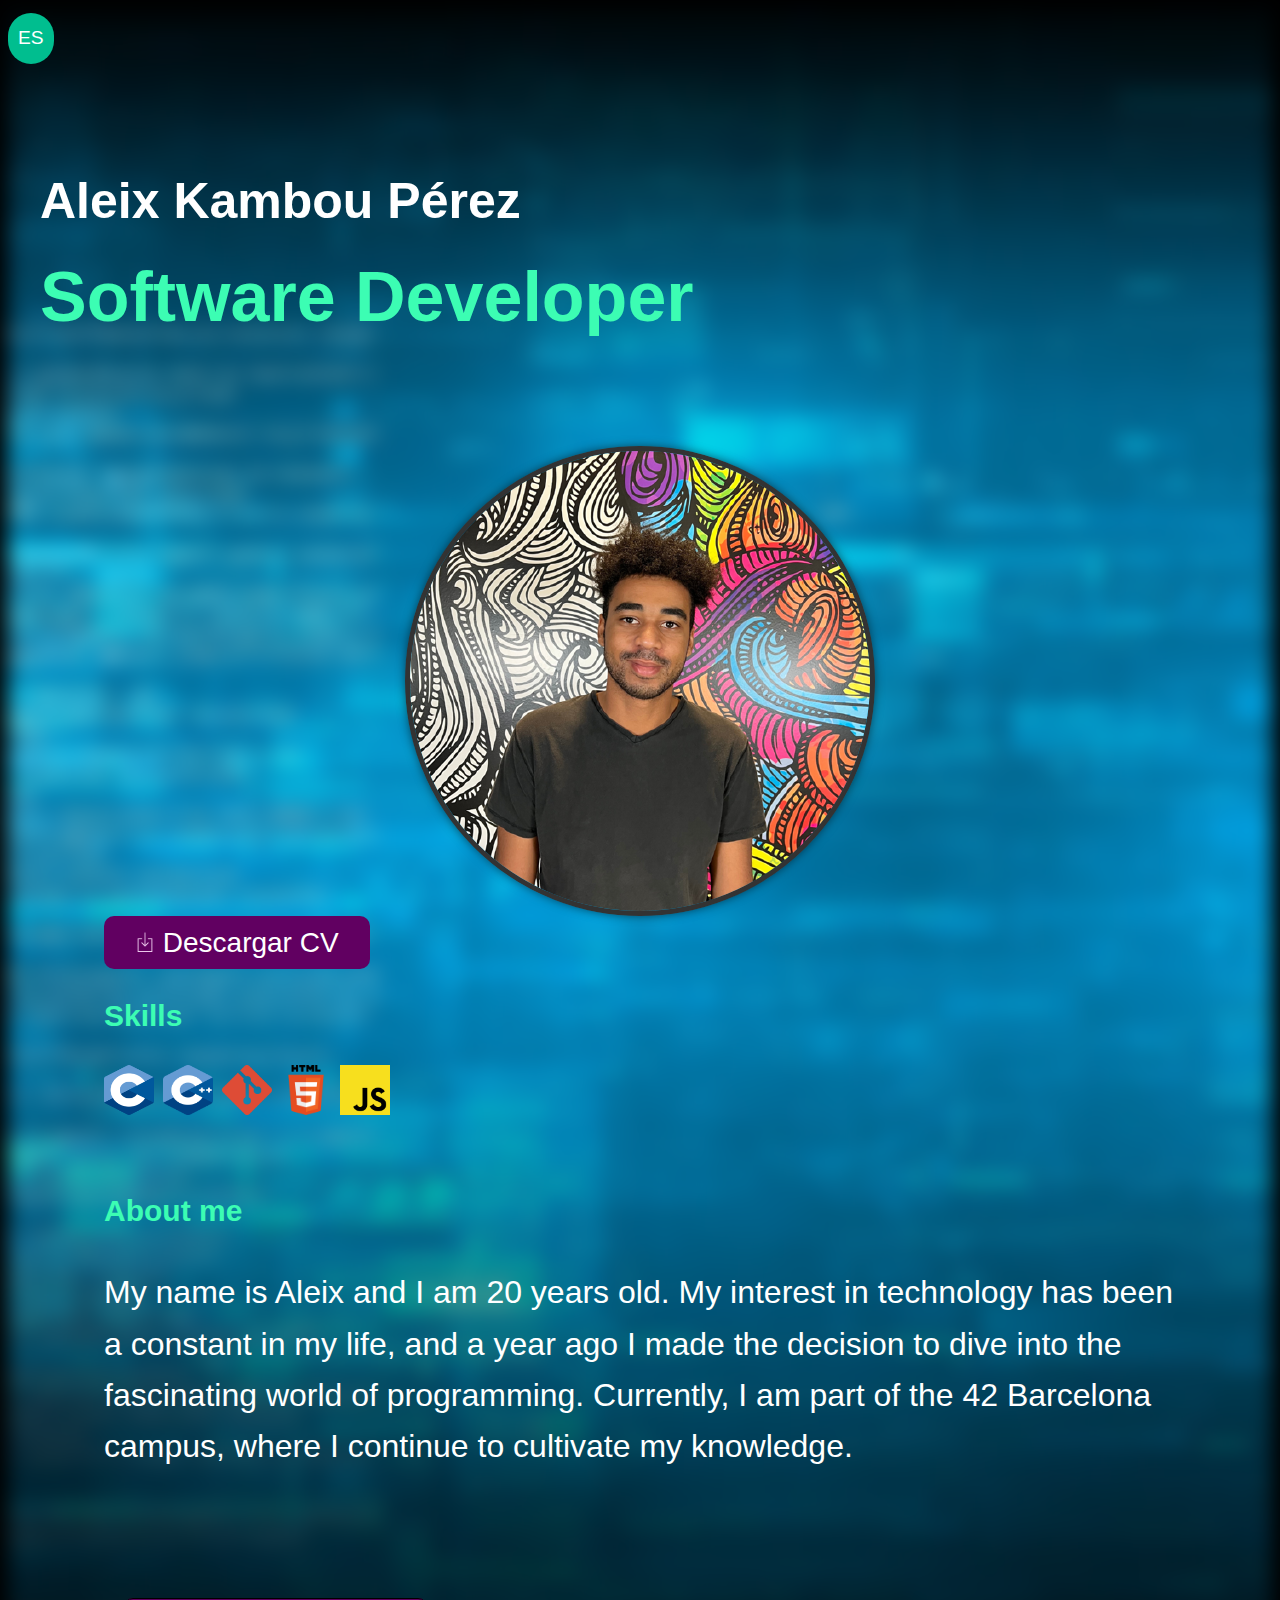
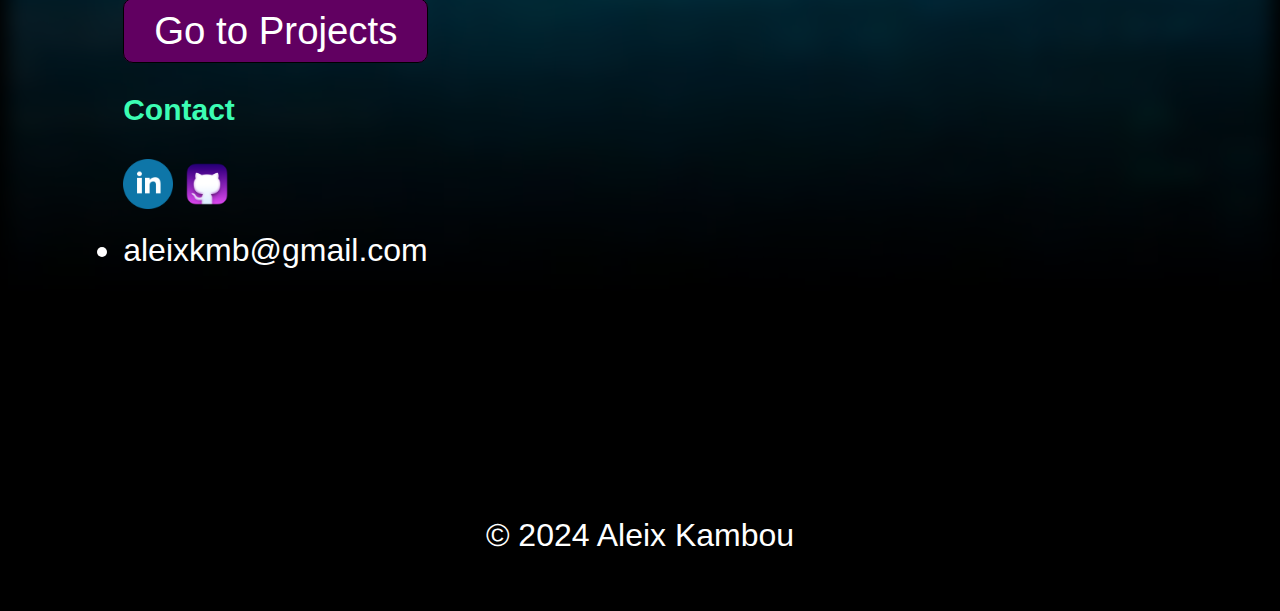
==== english.html @ 1b1416cb "added english" ====
<!DOCTYPE html>
<html lang="en">
<head>
    <meta charset="UTF-8">
    <meta name="viewport" content="width=device-width, initial-scale=1.0">
    <title>Aleix Kambou - Portfolio</title>
    <link rel="stylesheet" href="styles.css">
</head>
<body>
    <a href="index.html" class="language-button">ES</a>
    <header>
        <h1>Aleix Kambou Pérez</h1>
        <h4>Software Developer</h4>
        <img id="profile-picture" src="images/pfp.png" alt="Profile Picture">
    </header>
    
    <main>
        <section class="skills">
            <a href="CV/Aleix kambou.pdf" class="buttonCV" download>
                <img src="images/download.png" alt="Logo">
                Descargar CV
            </a>
            <h2>Skills</h2>
                <img src="images/c_logo.png" alt="Skill 1">
                <img src="images/cpp-logo.png" alt="Learning 1">
                <img src="images/git_logo.png" alt="Skill 3">
                <img src="images/html-logo.png" alt="Learning 2">
                <img src="images/js-logo.png" alt="Learning 3">
        </section>
        <section id="about-me">
            <h2>About me</h2>
            <p>
            My name is Aleix and I am 20 years old.
            My interest in technology has been a constant in my life, and
            a year ago I made the decision to dive into the fascinating
            world of programming. Currently, I am part of the 42 Barcelona campus,
            where I continue to cultivate my knowledge.
        </section>
        <section id="contact">
            <a href="project-en.html" class="button">Go to Projects</a>
            <h2>Contact</h2>
            <div>
                <a href="https://www.linkedin.com/in/akambou/" target="_blank"><img src="images/linkedin.png" alt="LinkedIn"></a>
                <a href="https://github.com/alkmb" target="_blank"><img src="images/github-logo.png" alt="GitHub"></a>
                <li>aleixkmb@gmail.com</li>
            </div>
        </section>
    </main>


    <footer>
        <p>&copy; 2024 Aleix Kambou</p>
        </footer>
        <script src="script.js"></script>
        </body>
        </html>
---- styles.css ----
body {
    font-family: Arial, sans-serif;
    line-height: 1.6;
    background-color: rgba(0, 0, 0, 1);
    position: relative;
    min-height: 100vh;
    font-size: 2em; /* Add this line */
}

@media (max-width: 800px) {
    #about-me, #contact, .skills {
        font-size: 1.5em;
    }
}

/* When the viewport is 500px or less, decrease the font size further */
@media (max-width: 800px) {
    #about-me , #contact, .skills{
        font-size: 0.7em;
    }
}

body::before {
	content: "";
	position: absolute;
	top: 0;
	left: 0;
	width: 100%;
	height: 100%;
	background: url("images/background.jpg");
	background-size: cover;
	background-position: center;
	filter: blur(10px); /* Adjust the pixel value as needed */
	z-index: -1;
}

#profile-picture {
	max-width: 100%;
	height: auto;
	border-radius: 50%;
	box-shadow: 0px 0px 10px rgba(0,0,0,0.5);
	border: 5px solid #333;
	display: block;
	margin: 0 auto; /* This will center the image */
}

#about-me {
	padding-top: 1em; /* Adjust this value as needed */
	padding-bottom: 3em;
	background: transparent;
	margin-bottom: 0em; /* Adjust this value as needed */
	margin-left: 3em;
	margin-right: 3em;
	color: white;
}

#contact {
	padding-left: 3em;
	padding-right: 3em;
	padding-bottom: 6em;
	background: transparent;
	margin-bottom: 0;
	margin-left: 0.6em;
	margin-right: 3em;
	color: white;
}

.skills {
	padding-left: 3em;
	background: transparent;
	margin-bottom: 0;
	margin-right: 3em;
	color: white;
}

.skills img {
	width: 50px;
	height: 50px; 
}


header {
	text-align: left;
    position: relative;
    padding-top: 2em;
    margin-left: 1em;
	margin-right: 1em;
    margin-bottom: 0;
}

@keyframes glitch {
	0% {
		text-shadow: none;
	}
	20% {
		text-shadow: -2px 0 blue, 2px 0 red;
	}
	40% {
		text-shadow: -2px 0 red, 2px 0 blue;
	}
	60% {
		text-shadow: -2px 0 blue, 2px 0 red;
	}
	80% {
		text-shadow: -2px 0 red, 2px 0 blue;
	}
	100% {
		text-shadow: none;
	}
}

h1 {
    font-size: 50px;
    color: rgb(255, 255, 255);
    margin-bottom: 0; /* This reduces the space below the h1 */
}

h3 {
	font-size: 20px;
	margin-top: 0; /* This reduces the space above the h3 */
	color: rgb(179, 16, 124);
}

h4 {
	font-size: 70px;
	margin-top: 0; /* This reduces the space above the h3 */
	color: rgb(60, 253, 179);
}
h2 {
	font-size: 30px;
	color: rgb(60, 253, 179);
	text-shadow: #000000;
}

@media (max-width: 600px) {
	h1 {
		display: none;
	}
	h4 {
		display: none;
	}
}

#contact img {
	width: 50px; /* Adjust as needed */
	height: auto; /* This maintains the aspect ratio of the image */
}

.buttonCV img {
	height: 20px;
	width: 20px;
	filter: brightness(0) invert(1) sepia(1) saturate(5) hue-rotate(270deg);
}

.buttonCV {
	transform: translateY(-50%);
	background-color: #610061; /* Change this to your preferred color */
	color: white; /* Change this to your preferred color */
	border: 1px solid #448e9b00;
	border-radius: 10px;
	text-decoration: none;
	font-size: 1.2em;
	transition: background-color 0.3s ease;
	margin: 0px;
}

.buttonCV:hover {
	background-color: #005F7F; /* Change this to your preferred color */
	animation: glitch 1s infinite;
}

/* Default button styles */
.button, .buttonCV{
	padding: 10px 30px;
	font-size: 28px;
}

.home-button {
	margin-left: 2em;
	transform: translateY(-50%);
	background-color: #610061; /* Change this to your preferred color */
	color: white; /* Change this to your preferred color */
	border: 1px solid #530546;
	border-radius: 10px;
	border-color: #000000;
	text-decoration: none;
	font-size: 1.2em;
	transition: background-color 0.3s ease;
	padding: 10px 30px;
	font-size: 28px;
}

.home-button:hover {
	background-color: #005F7F; /* Change this to your preferred color */
	animation: glitch 1s infinite;
}

.button{
	transform: translateY(-50%);
	background-color: #610061; /* Change this to your preferred color */
	color: white; /* Change this to your preferred color */
	border: 1px solid #530546;
	border-radius: 10px;
	border-color: #000000;
	text-decoration: none;
	font-size: 1.2em;
	transition: background-color 0.3s ease;
}

.button img{
	height: 20px;
	width: 20px;
	vertical-align: middle;
}

.button:hover {
	background-color: #005F7F; /* Change this to your preferred color */
	animation: glitch 1s infinite;
}

.language-button {
    display: inline-block;
    padding: 10px 10px;
    background-color: #00be8f; /* Change to desired color */
    color: white;
    text-decoration: none;
    text-align: center;
    border-radius: 100px;
	font-size: 0.6em;
    transition: background-color 0.3s ease;
}

.language-button:hover {
    background-color: #001d5c; /* Change to desired hover color */
}


/* Responsive styles for screens smaller than 600px */
@media (max-width: 600px) {
	.button, .buttonCV, #prev, #next {
		padding: 5px 10px;
		font-size: 14px;
	}
}


.project {
	position: relative;
	flex: 1 0 21%; /* This will make each box take up approximately 1/4 of the container width, adjust as needed */
	box-sizing: border-box;
	margin: 10%;
	padding: 10%;
	background-color: #181142; /* This makes the background grey */
	color: #ffffff; /* This makes the text white */
	box-shadow: 1px 1px 1px rgba(0,0,0,0.1);
	font-size: 14px; /* This makes the text smaller. Adjust as needed */
}


.github-logo{
	width: 40px; /* This makes the logo smaller. Adjust as needed */
	height: auto; /* This maintains the aspect ratio of the logo */
}

.github-logo:hover {
	filter: brightness(0) invert(1) sepia(1) saturate(5) hue-rotate(270deg);
}

.responsive-video {
	width: 30%;
	height: auto;
}

@media (min-width: 600px) {
	.responsive-video {
		width: 100%;
	}
}

@media (min-width: 900px) {
	.responsive-video {
		width: 100%;
	}
}


footer {
	color: white;
	text-align: center;
	padding: 10px;
}
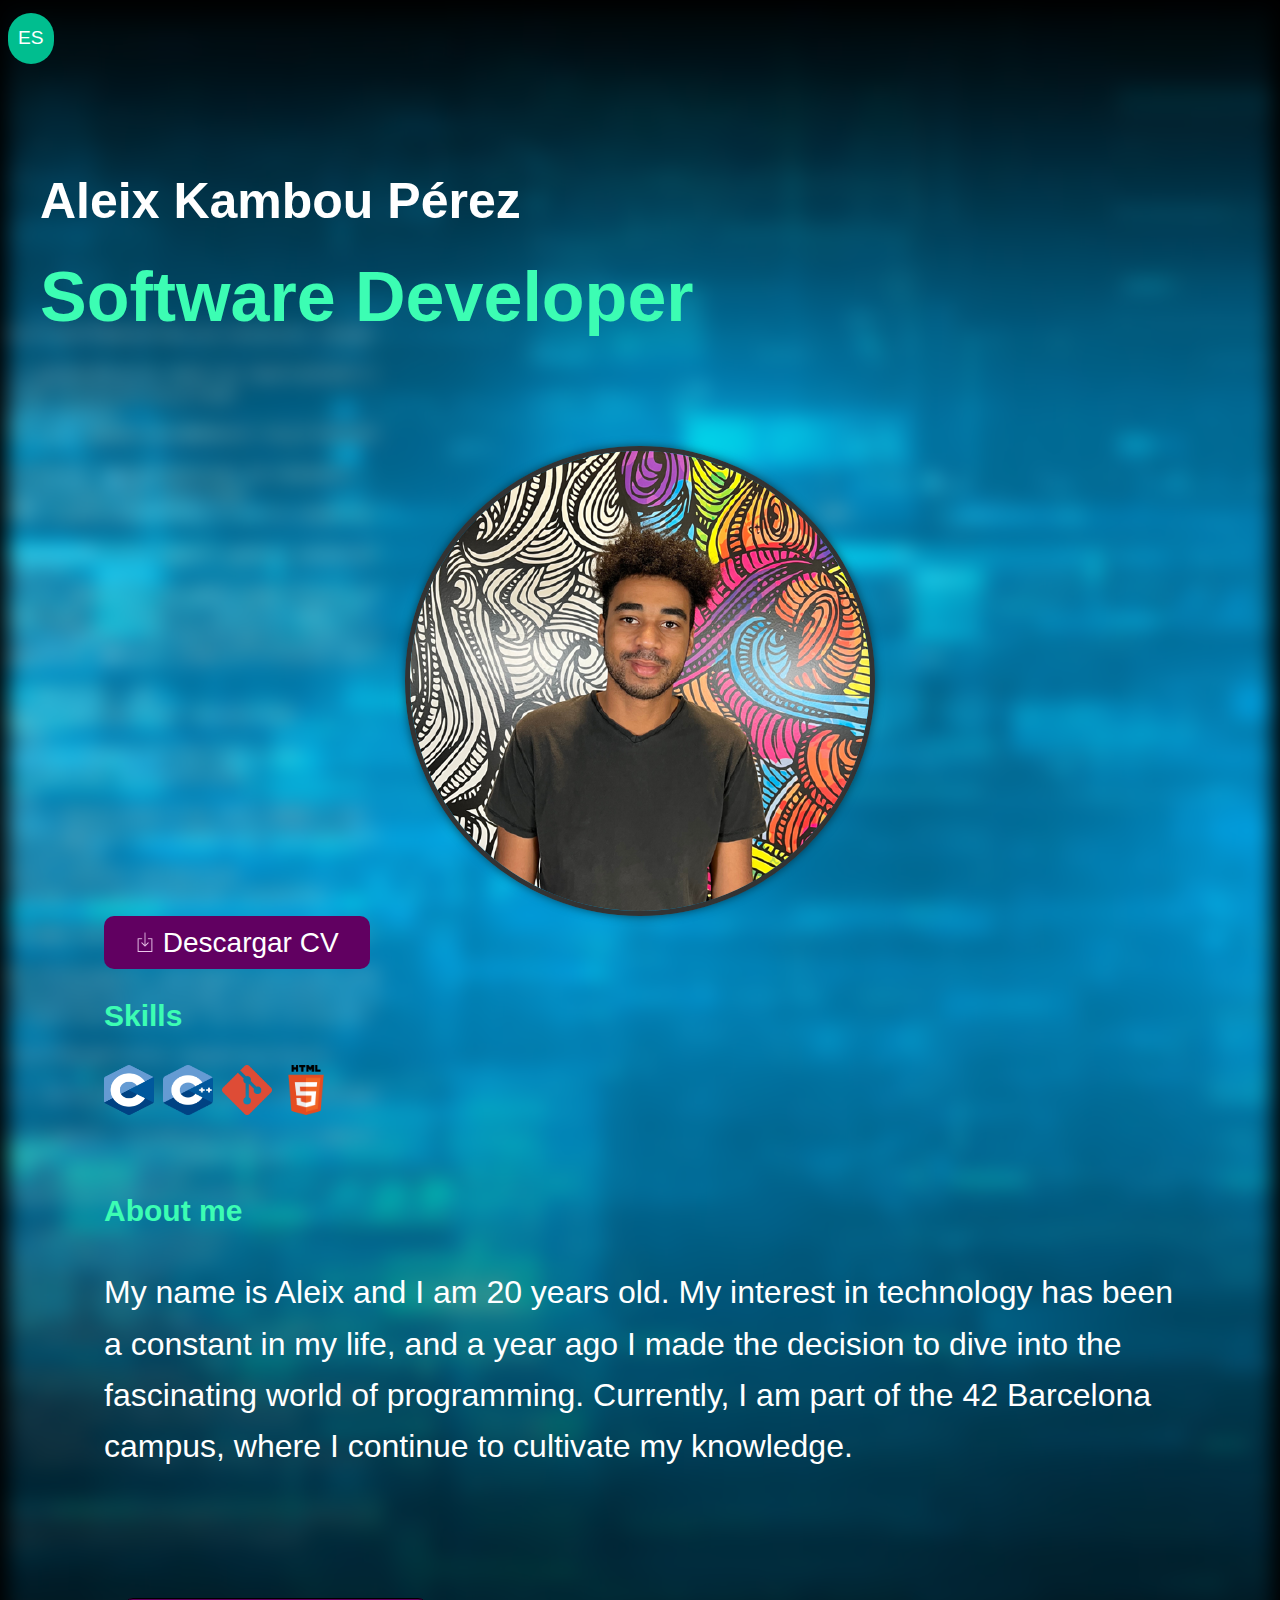
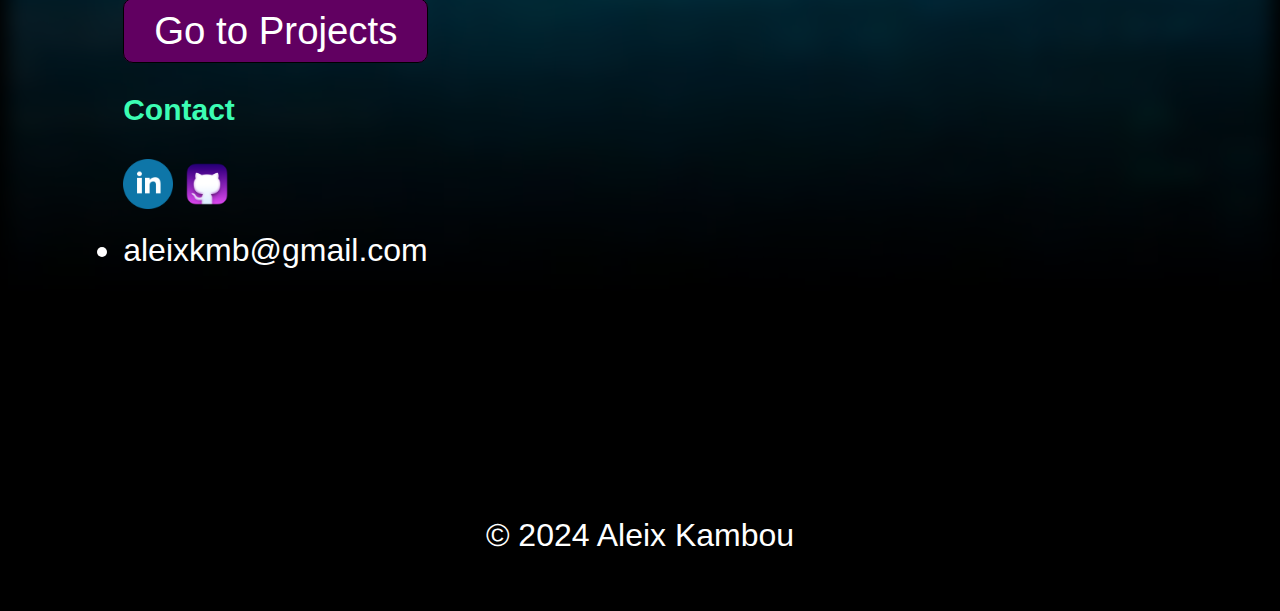
==== commit 242637ec: "removed java" ====
--- a/english.html
+++ b/english.html
@@ -25,7 +25,6 @@
                 <img src="images/cpp-logo.png" alt="Learning 1">
                 <img src="images/git_logo.png" alt="Skill 3">
                 <img src="images/html-logo.png" alt="Learning 2">
-                <img src="images/js-logo.png" alt="Learning 3">
         </section>
         <section id="about-me">
             <h2>About me</h2>
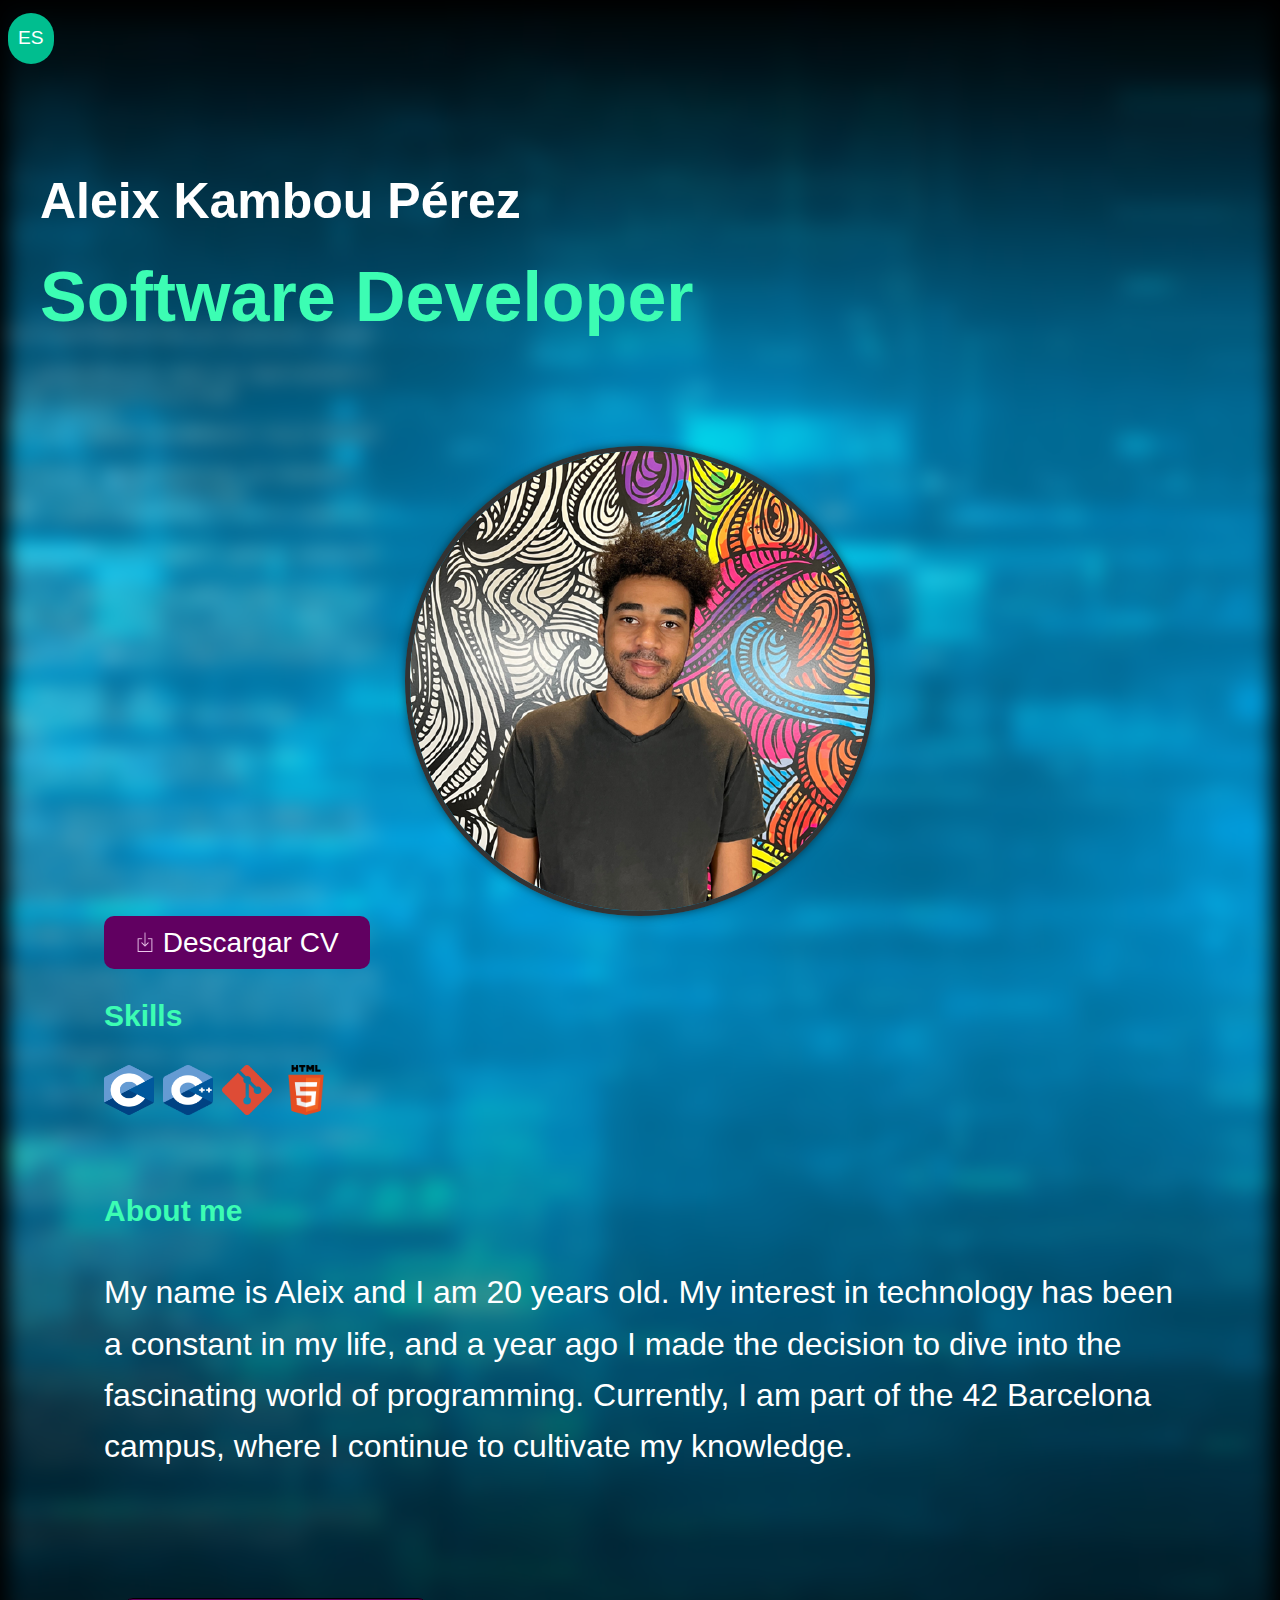
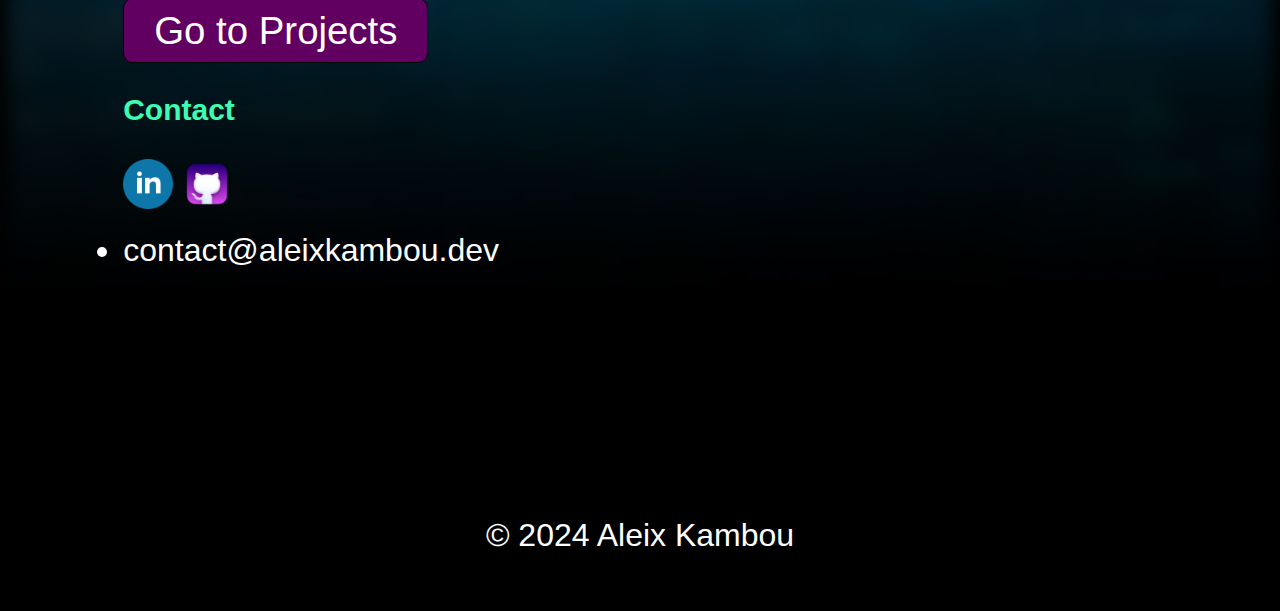
==== commit 380005c0: "changed mail" ====
--- a/english.html
+++ b/english.html
@@ -41,7 +41,7 @@
             <div>
                 <a href="https://www.linkedin.com/in/akambou/" target="_blank"><img src="images/linkedin.png" alt="LinkedIn"></a>
                 <a href="https://github.com/alkmb" target="_blank"><img src="images/github-logo.png" alt="GitHub"></a>
-                <li>aleixkmb@gmail.com</li>
+                <li>contact@aleixkambou.dev</li>
             </div>
         </section>
     </main>
@@ -52,4 +52,4 @@
         </footer>
         <script src="script.js"></script>
         </body>
-        </html>+        </html>
--- a/styles.css
+++ b/styles.css
@@ -254,9 +254,14 @@
 	color: #ffffff; /* This makes the text white */
 	box-shadow: 1px 1px 1px rgba(0,0,0,0.1);
 	font-size: 14px; /* This makes the text smaller. Adjust as needed */
-}
-
-
+	border-radius: 10px; /* Rounded corners */
+}
+
+.project:hover {
+	background-color: #009688; /* New background color on hover */
+	transform: scale(1.03); /* Keep the scale transformation for a subtle effect */
+	box-shadow: 0 4px 8px rgba(0,0,0,0.2); /* Keep the enhanced shadow for depth */
+}
 .github-logo{
 	width: 40px; /* This makes the logo smaller. Adjust as needed */
 	height: auto; /* This maintains the aspect ratio of the logo */
